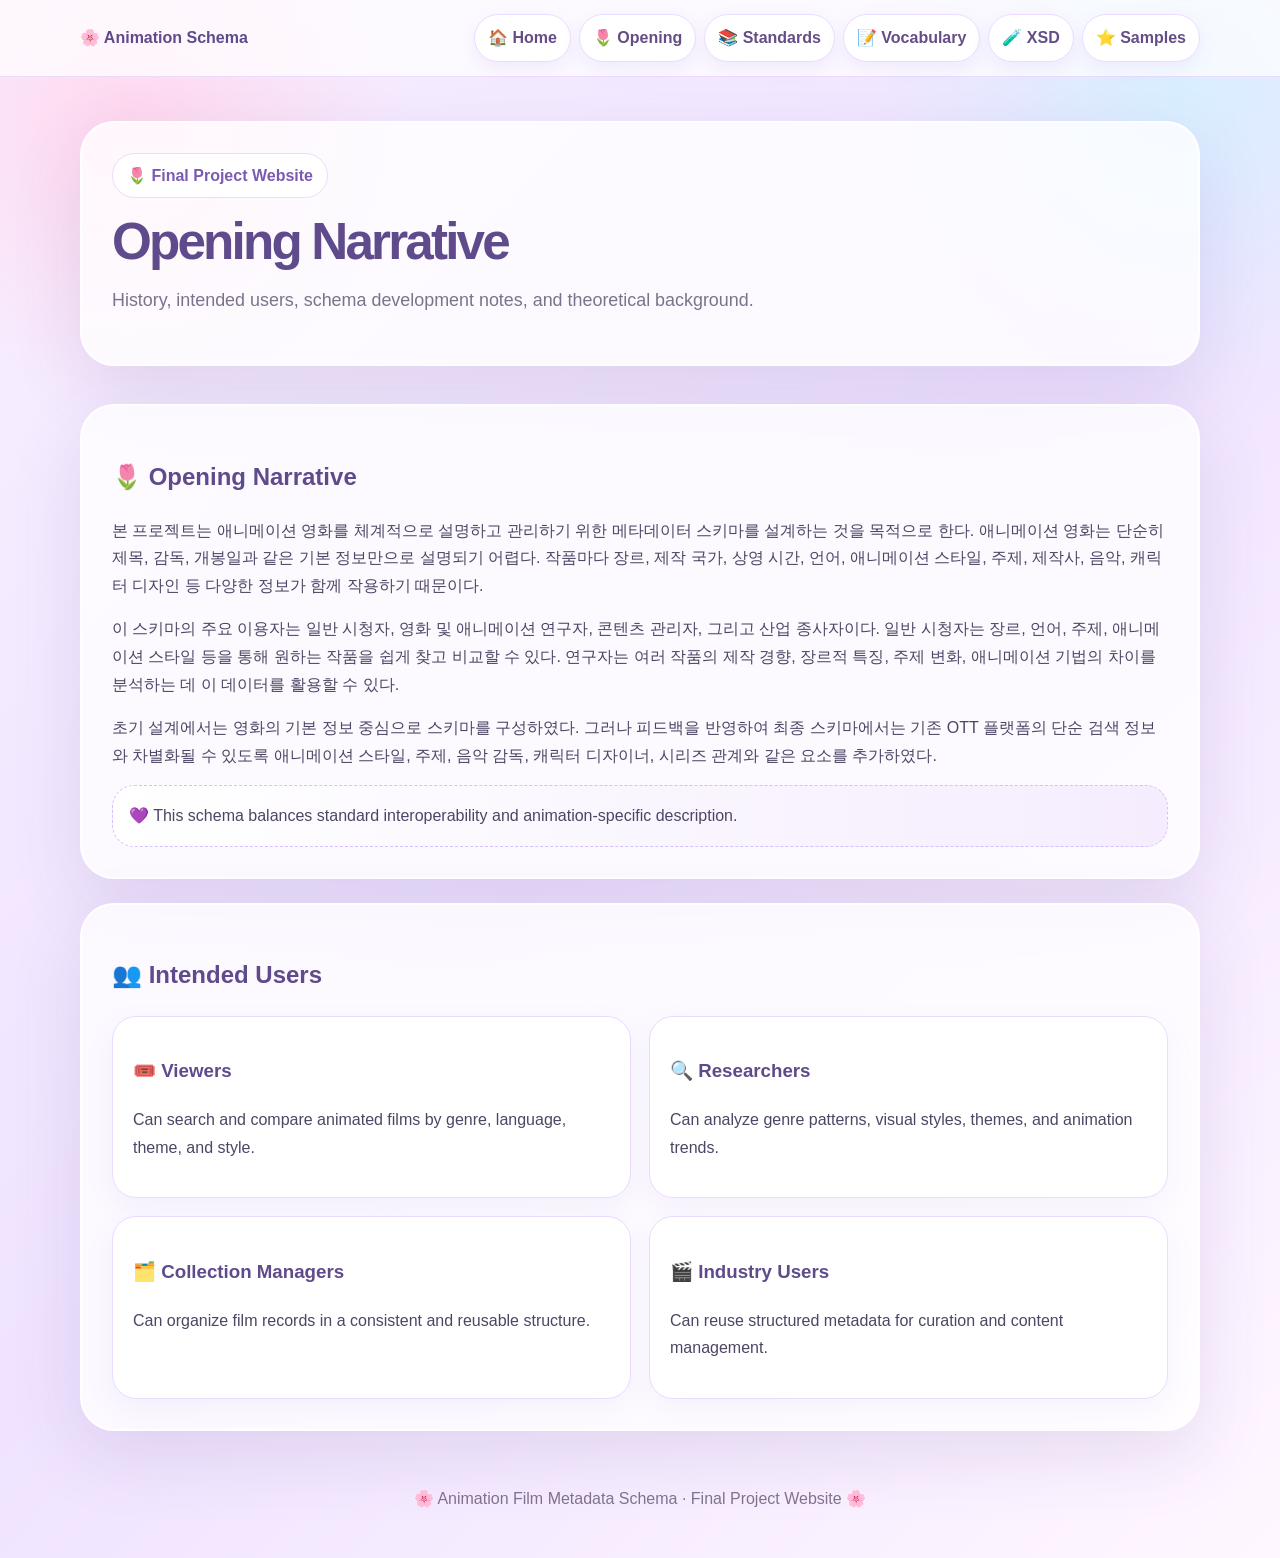
==== opening.html @ 2e28acbe "Add files via upload" ====
<!DOCTYPE html><html lang="ko"><head><meta charset="UTF-8"><meta name="viewport" content="width=device-width, initial-scale=1.0"><title>Opening Narrative</title><link rel="stylesheet" href="style.css"></head><body>
<header class="top"><div class="container topbar"><a class="logo" href="index.html">🌸 Animation Schema</a><nav class="nav">
<a href="index.html">🏠 Home</a><a href="opening.html">🌷 Opening</a><a href="standards.html">📚 Standards</a><a href="vocabulary.html">📝 Vocabulary</a><a href="xsd.html">🧪 XSD</a><a href="samples.html">⭐ Samples</a>
</nav></div></header>
<main class="container"><section class="page-head"><div class="page-card"><span class="tag">🌷 Final Project Website</span><h1>Opening Narrative</h1><p class="subtitle">History, intended users, schema development notes, and theoretical background.</p></div></section><section class="section"><h2>🌷 Opening Narrative</h2><p>본 프로젝트는 애니메이션 영화를 체계적으로 설명하고 관리하기 위한 메타데이터 스키마를 설계하는 것을 목적으로 한다. 애니메이션 영화는 단순히 제목, 감독, 개봉일과 같은 기본 정보만으로 설명되기 어렵다. 작품마다 장르, 제작 국가, 상영 시간, 언어, 애니메이션 스타일, 주제, 제작사, 음악, 캐릭터 디자인 등 다양한 정보가 함께 작용하기 때문이다.</p><p>이 스키마의 주요 이용자는 일반 시청자, 영화 및 애니메이션 연구자, 콘텐츠 관리자, 그리고 산업 종사자이다. 일반 시청자는 장르, 언어, 주제, 애니메이션 스타일 등을 통해 원하는 작품을 쉽게 찾고 비교할 수 있다. 연구자는 여러 작품의 제작 경향, 장르적 특징, 주제 변화, 애니메이션 기법의 차이를 분석하는 데 이 데이터를 활용할 수 있다.</p><p>초기 설계에서는 영화의 기본 정보 중심으로 스키마를 구성하였다. 그러나 피드백을 반영하여 최종 스키마에서는 기존 OTT 플랫폼의 단순 검색 정보와 차별화될 수 있도록 애니메이션 스타일, 주제, 음악 감독, 캐릭터 디자이너, 시리즈 관계와 같은 요소를 추가하였다.</p><div class="callout">💜 This schema balances standard interoperability and animation-specific description.</div></section><section class="section"><h2>👥 Intended Users</h2><div class="grid"><div class="mini"><h3>🎟️ Viewers</h3><p>Can search and compare animated films by genre, language, theme, and style.</p></div><div class="mini"><h3>🔍 Researchers</h3><p>Can analyze genre patterns, visual styles, themes, and animation trends.</p></div><div class="mini"><h3>🗂️ Collection Managers</h3><p>Can organize film records in a consistent and reusable structure.</p></div><div class="mini"><h3>🎬 Industry Users</h3><p>Can reuse structured metadata for curation and content management.</p></div></div></section></main>
<footer class="footer">🌸 Animation Film Metadata Schema · Final Project Website 🌸</footer></body></html>
---- style.css ----
:root{--p1:#f8f0ff;--p2:#efe3ff;--p3:#fff7ff;--purple:#9f7aea;--deep:#5f4b8b;--pink:#ff9fd8;--blue:#a6dcff;--ink:#4e4564;--muted:#7c728b;--line:#eadcff}
*{box-sizing:border-box} html{scroll-behavior:smooth}
body{margin:0;font-family:Arial,'Noto Sans KR',sans-serif;color:var(--ink);line-height:1.72;background:radial-gradient(circle at 10% 8%,#ffd8ee 0,transparent 280px),radial-gradient(circle at 92% 6%,#d8efff 0,transparent 300px),linear-gradient(135deg,var(--p1),var(--p2) 50%,var(--p3))}
.container{width:min(1120px,92%);margin:0 auto}.top{position:sticky;top:0;z-index:10;background:rgba(255,255,255,.72);backdrop-filter:blur(12px);border-bottom:1px solid var(--line)}.topbar{display:flex;gap:14px;align-items:center;justify-content:space-between;padding:14px 0}.logo{font-weight:900;color:var(--deep);text-decoration:none}.nav{display:flex;flex-wrap:wrap;gap:8px;justify-content:flex-end}.nav a,.btn{display:inline-block;text-decoration:none;color:#654d87;background:#fff;border:1px solid var(--line);border-radius:999px;padding:9px 13px;font-weight:800;box-shadow:0 7px 18px rgba(159,122,234,.12)}
.hero{padding:66px 0}.hero-card,.page-card,.section{background:rgba(255,255,255,.78);border:2px solid rgba(255,255,255,.92);border-radius:34px;box-shadow:0 24px 70px rgba(105,80,150,.14)}.hero-card{padding:42px;display:grid;grid-template-columns:1.2fr .8fr;gap:28px;align-items:center}.tag{display:inline-block;background:#fff;border:1px solid var(--line);border-radius:999px;padding:8px 14px;color:#7b5bb2;font-weight:900}h1{font-size:clamp(2.4rem,6vw,5.6rem);line-height:1;margin:18px 0 12px;color:var(--deep);letter-spacing:-.055em}.subtitle{font-size:1.12rem;color:var(--muted);max-width:700px}.button-grid{display:grid;grid-template-columns:repeat(5,1fr);gap:12px;margin-top:26px}.big{min-height:120px;border-radius:26px;background:linear-gradient(180deg,#fff,#f8f2ff);border:2px solid #fff;display:flex;align-items:center;justify-content:center;text-align:center;flex-direction:column;gap:8px;text-decoration:none;color:#5d4b83;font-weight:900;box-shadow:0 16px 40px rgba(159,122,234,.15)}.big span{font-size:2.1rem}.side{background:#fff;border:1px solid var(--line);border-radius:26px;padding:22px}.icons{display:grid;grid-template-columns:repeat(2,1fr);gap:12px;margin-top:16px}.icon{background:#fbf7ff;border:1px solid var(--line);border-radius:18px;padding:14px;text-align:center;font-weight:800}.icon b{display:block;font-size:1.6rem}
.page-head{padding:44px 0 14px}.page-card{padding:30px}.page-card h1{font-size:clamp(2rem,4vw,4rem)}.section{padding:30px;margin:24px 0}.section h2,.section h3{color:var(--deep)}.callout{background:linear-gradient(90deg,#fff,#f5edff);border:1px dashed #d7c0ff;border-radius:22px;padding:16px;margin-top:16px}.grid{display:grid;grid-template-columns:repeat(2,1fr);gap:18px}.mini,.dict,.vocab,.sample{background:#fff;border:1px solid var(--line);border-radius:24px;padding:20px;box-shadow:0 10px 28px rgba(159,122,234,.08)}.table-block{background:#fff;border:1px solid var(--line);border-radius:24px;overflow:hidden;margin:18px 0}.table-title{font-weight:900;color:var(--deep);padding:14px 18px;background:linear-gradient(90deg,#f1e7ff,#fff0fb)}.table-wrap{overflow-x:auto}table{width:100%;border-collapse:collapse;font-size:.93rem}th,td{border-bottom:1px solid #eee0ff;padding:12px 14px;vertical-align:top}th{background:#efe3ff;color:var(--deep);text-align:left;white-space:nowrap}tr:nth-child(even) td{background:#fffcff}.pill{display:inline-block;padding:5px 10px;border-radius:999px;background:#f4eaff;color:#6c4ca1;font-weight:900}.vocabs,.dicts{display:grid;grid-template-columns:repeat(3,1fr);gap:16px}pre{background:#fffbff;border:1px solid var(--line);border-radius:24px;padding:20px;overflow:auto;max-height:580px;font-size:.85rem;color:#5e5570}code{font-family:Consolas,Monaco,monospace}.footer{text-align:center;color:#80728f;padding:30px 0 46px}
@media(max-width:950px){.hero-card,.grid,.vocabs,.dicts{grid-template-columns:1fr}.button-grid{grid-template-columns:repeat(2,1fr)}.topbar{align-items:flex-start;flex-direction:column}}
@media(max-width:600px){.button-grid{grid-template-columns:1fr}.hero-card,.section,.page-card{padding:22px}}
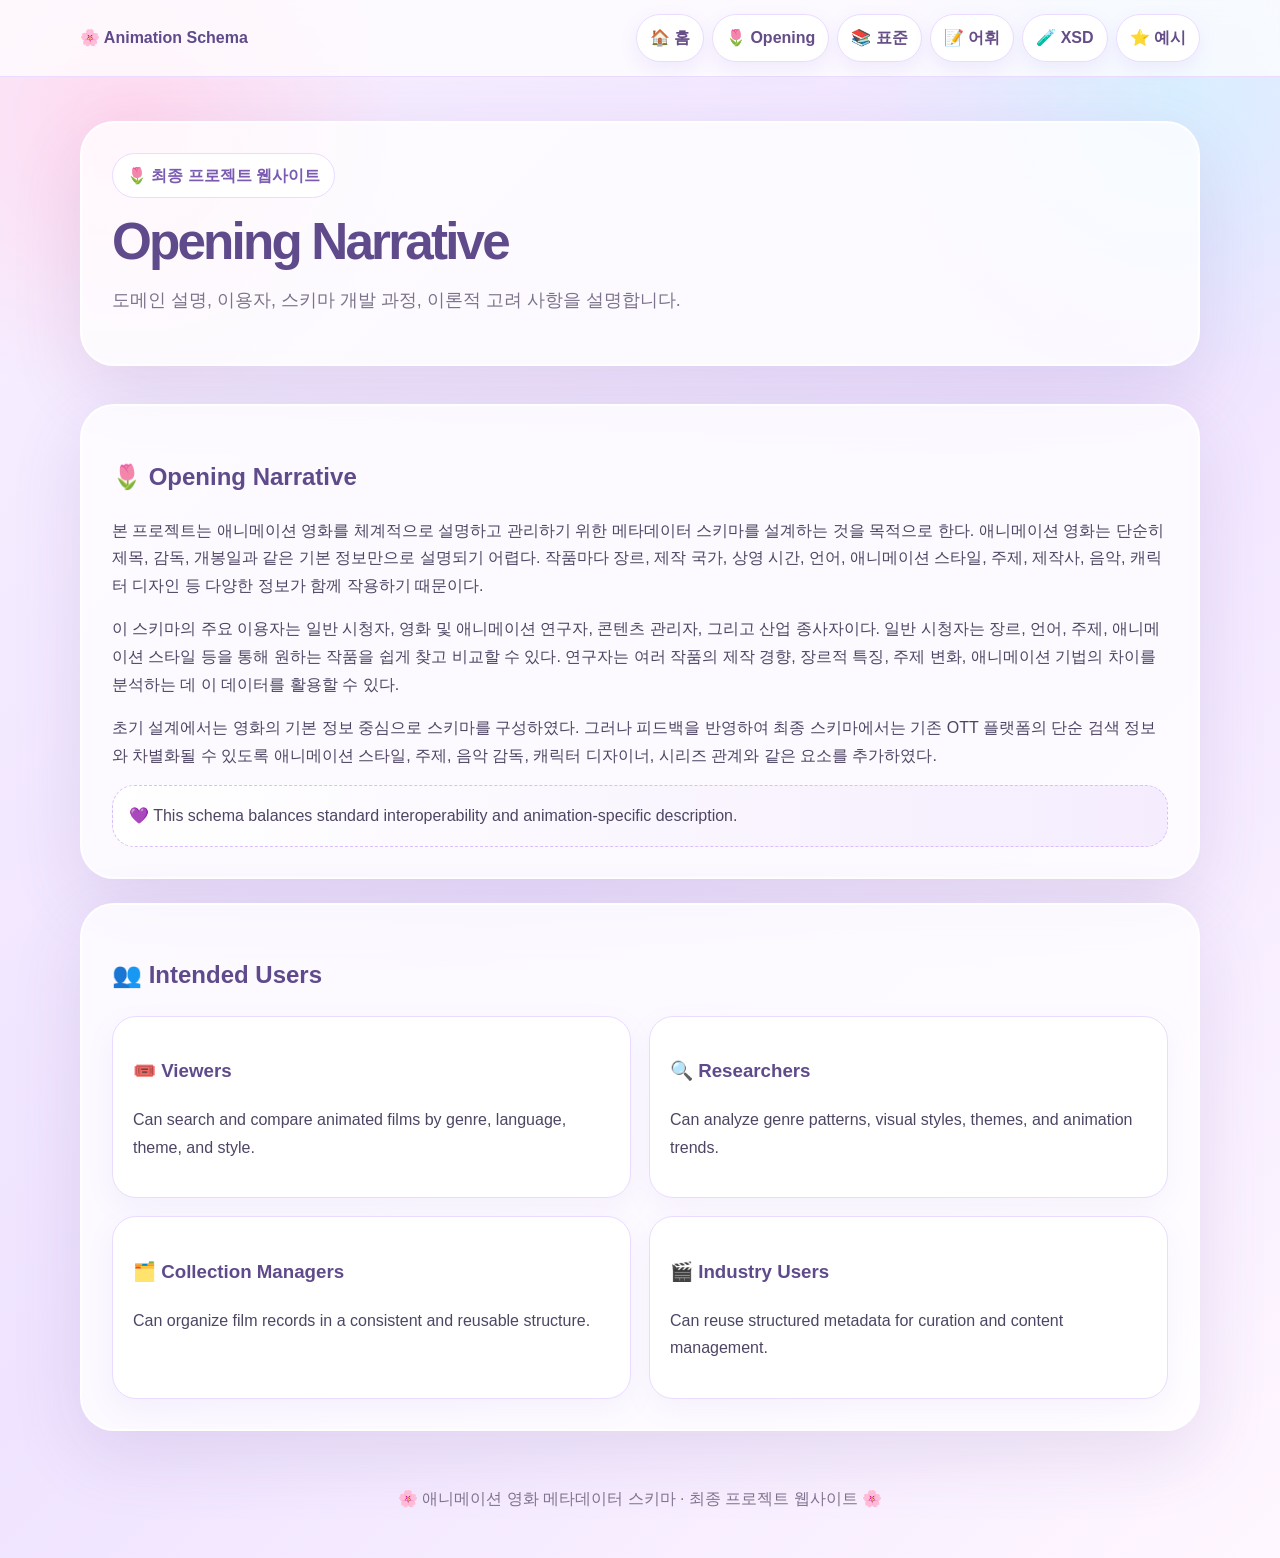
==== commit 1edfb5be: "Add files via upload" ====
--- a/opening.html
+++ b/opening.html
@@ -1,6 +1,6 @@
 <!DOCTYPE html><html lang="ko"><head><meta charset="UTF-8"><meta name="viewport" content="width=device-width, initial-scale=1.0"><title>Opening Narrative</title><link rel="stylesheet" href="style.css"></head><body>
 <header class="top"><div class="container topbar"><a class="logo" href="index.html">🌸 Animation Schema</a><nav class="nav">
-<a href="index.html">🏠 Home</a><a href="opening.html">🌷 Opening</a><a href="standards.html">📚 Standards</a><a href="vocabulary.html">📝 Vocabulary</a><a href="xsd.html">🧪 XSD</a><a href="samples.html">⭐ Samples</a>
+<a href="index.html">🏠 홈</a><a href="opening.html">🌷 Opening</a><a href="standards.html">📚 표준</a><a href="vocabulary.html">📝 어휘</a><a href="xsd.html">🧪 XSD</a><a href="samples.html">⭐ 예시</a>
 </nav></div></header>
-<main class="container"><section class="page-head"><div class="page-card"><span class="tag">🌷 Final Project Website</span><h1>Opening Narrative</h1><p class="subtitle">History, intended users, schema development notes, and theoretical background.</p></div></section><section class="section"><h2>🌷 Opening Narrative</h2><p>본 프로젝트는 애니메이션 영화를 체계적으로 설명하고 관리하기 위한 메타데이터 스키마를 설계하는 것을 목적으로 한다. 애니메이션 영화는 단순히 제목, 감독, 개봉일과 같은 기본 정보만으로 설명되기 어렵다. 작품마다 장르, 제작 국가, 상영 시간, 언어, 애니메이션 스타일, 주제, 제작사, 음악, 캐릭터 디자인 등 다양한 정보가 함께 작용하기 때문이다.</p><p>이 스키마의 주요 이용자는 일반 시청자, 영화 및 애니메이션 연구자, 콘텐츠 관리자, 그리고 산업 종사자이다. 일반 시청자는 장르, 언어, 주제, 애니메이션 스타일 등을 통해 원하는 작품을 쉽게 찾고 비교할 수 있다. 연구자는 여러 작품의 제작 경향, 장르적 특징, 주제 변화, 애니메이션 기법의 차이를 분석하는 데 이 데이터를 활용할 수 있다.</p><p>초기 설계에서는 영화의 기본 정보 중심으로 스키마를 구성하였다. 그러나 피드백을 반영하여 최종 스키마에서는 기존 OTT 플랫폼의 단순 검색 정보와 차별화될 수 있도록 애니메이션 스타일, 주제, 음악 감독, 캐릭터 디자이너, 시리즈 관계와 같은 요소를 추가하였다.</p><div class="callout">💜 This schema balances standard interoperability and animation-specific description.</div></section><section class="section"><h2>👥 Intended Users</h2><div class="grid"><div class="mini"><h3>🎟️ Viewers</h3><p>Can search and compare animated films by genre, language, theme, and style.</p></div><div class="mini"><h3>🔍 Researchers</h3><p>Can analyze genre patterns, visual styles, themes, and animation trends.</p></div><div class="mini"><h3>🗂️ Collection Managers</h3><p>Can organize film records in a consistent and reusable structure.</p></div><div class="mini"><h3>🎬 Industry Users</h3><p>Can reuse structured metadata for curation and content management.</p></div></div></section></main>
-<footer class="footer">🌸 Animation Film Metadata Schema · Final Project Website 🌸</footer></body></html>+<main class="container"><section class="page-head"><div class="page-card"><span class="tag">🌷 최종 프로젝트 웹사이트</span><h1>Opening Narrative</h1><p class="subtitle">도메인 설명, 이용자, 스키마 개발 과정, 이론적 고려 사항을 설명합니다.</p></div></section><section class="section"><h2>🌷 Opening Narrative</h2><p>본 프로젝트는 애니메이션 영화를 체계적으로 설명하고 관리하기 위한 메타데이터 스키마를 설계하는 것을 목적으로 한다. 애니메이션 영화는 단순히 제목, 감독, 개봉일과 같은 기본 정보만으로 설명되기 어렵다. 작품마다 장르, 제작 국가, 상영 시간, 언어, 애니메이션 스타일, 주제, 제작사, 음악, 캐릭터 디자인 등 다양한 정보가 함께 작용하기 때문이다.</p><p>이 스키마의 주요 이용자는 일반 시청자, 영화 및 애니메이션 연구자, 콘텐츠 관리자, 그리고 산업 종사자이다. 일반 시청자는 장르, 언어, 주제, 애니메이션 스타일 등을 통해 원하는 작품을 쉽게 찾고 비교할 수 있다. 연구자는 여러 작품의 제작 경향, 장르적 특징, 주제 변화, 애니메이션 기법의 차이를 분석하는 데 이 데이터를 활용할 수 있다.</p><p>초기 설계에서는 영화의 기본 정보 중심으로 스키마를 구성하였다. 그러나 피드백을 반영하여 최종 스키마에서는 기존 OTT 플랫폼의 단순 검색 정보와 차별화될 수 있도록 애니메이션 스타일, 주제, 음악 감독, 캐릭터 디자이너, 시리즈 관계와 같은 요소를 추가하였다.</p><div class="callout">💜 This schema balances standard interoperability and animation-specific description.</div></section><section class="section"><h2>👥 Intended Users</h2><div class="grid"><div class="mini"><h3>🎟️ Viewers</h3><p>Can search and compare animated films by genre, language, theme, and style.</p></div><div class="mini"><h3>🔍 Researchers</h3><p>Can analyze genre patterns, visual styles, themes, and animation trends.</p></div><div class="mini"><h3>🗂️ Collection Managers</h3><p>Can organize film records in a consistent and reusable structure.</p></div><div class="mini"><h3>🎬 Industry Users</h3><p>Can reuse structured metadata for curation and content management.</p></div></div></section></main>
+<footer class="footer">🌸 애니메이션 영화 메타데이터 스키마 · 최종 프로젝트 웹사이트 🌸</footer></body></html>
